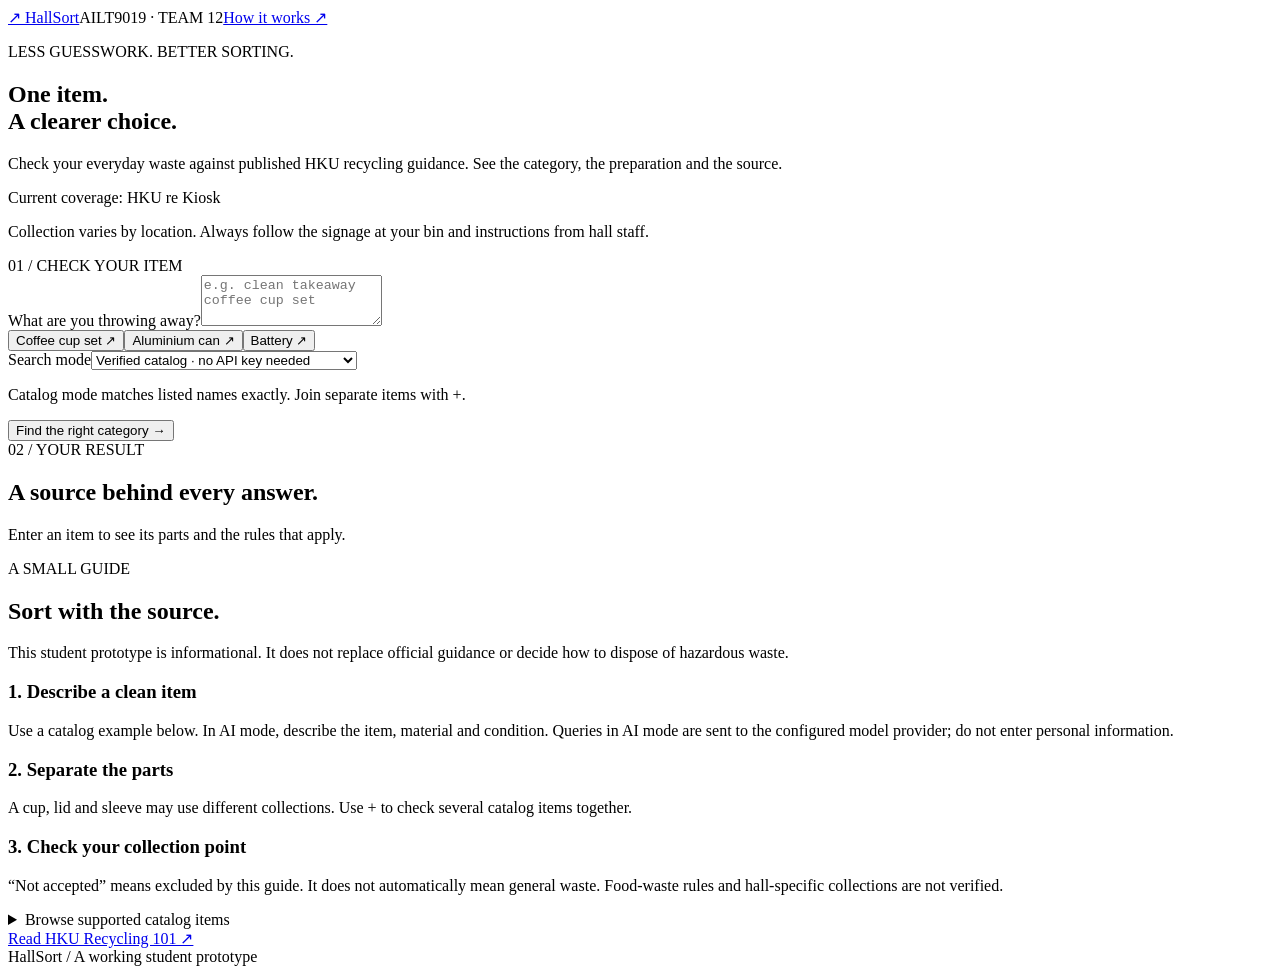
==== static/index.html @ 0a29e298 "Add initial HTML structure for HallSort applicationAdd HallSort web interface" ====
<!doctype html>
<html lang="en"><head><meta charset="utf-8"><meta name="viewport" content="width=device-width,initial-scale=1"><title>HallSort — Check before you bin</title><link rel="stylesheet" href="/static/style.css"><script src="/static/app.js" defer></script></head>
<body><header><a class="brand" href="/">↗ HallSort</a><span>AILT9019 · TEAM 12</span><a href="#help">How it works ↗</a></header>
<main><section class="intro"><p class="eyebrow">LESS GUESSWORK. BETTER SORTING.</p><h1>One item.<br>A clearer choice.</h1><p class="lede">Check your everyday waste against published HKU recycling guidance. See the category, the preparation and the source.</p><div class="scope"><span class="dot"></span> Current coverage: HKU re Kiosk</div><p class="fine">Collection varies by location. Always follow the signage at your bin and instructions from hall staff.</p></section>
<section class="workspace" aria-label="Item checker"><form id="check-form"><div class="step">01 / CHECK YOUR ITEM</div><label for="item">What are you throwing away?</label><textarea id="item" maxlength="400" rows="3" placeholder="e.g. clean takeaway coffee cup set" required></textarea><div class="examples"><button type="button" data-query="clean takeaway coffee cup set">Coffee cup set ↗</button><button type="button" data-query="clean aluminium can">Aluminium can ↗</button><button type="button" data-query="lithium battery">Battery ↗</button></div><label class="mode-label" for="mode">Search mode</label><select id="mode"><option value="catalog">Verified catalog · no API key needed</option><option value="llm">AI interpretation · requires server API key</option></select><p id="mode-note" class="fine">Catalog mode matches listed names exactly. Join separate items with +.</p><button id="submit" type="submit">Find the right category <span>→</span></button></form>
<section id="results" aria-live="polite" aria-atomic="true"><div class="empty"><span>02 / YOUR RESULT</span><h2>A source behind every answer.</h2><p>Enter an item to see its parts and the rules that apply.</p></div></section></section>
<section id="help" class="help"><div><p class="eyebrow">A SMALL GUIDE</p><h2>Sort with the source.</h2><p>This student prototype is informational. It does not replace official guidance or decide how to dispose of hazardous waste.</p></div><div><h3>1. Describe a clean item</h3><p>Use a catalog example below. In AI mode, describe the item, material and condition. Queries in AI mode are sent to the configured model provider; do not enter personal information.</p><h3>2. Separate the parts</h3><p>A cup, lid and sleeve may use different collections. Use + to check several catalog items together.</p><h3>3. Check your collection point</h3><p>“Not accepted” means excluded by this guide. It does not automatically mean general waste. Food-waste rules and hall-specific collections are not verified.</p><details><summary>Browse supported catalog items</summary><ul id="catalog"></ul></details><a href="https://www.wastereduction.hku.hk/recycling-101" target="_blank" rel="noopener">Read HKU Recycling 101 ↗</a></div></section></main><footer><span>HallSort / A working student prototype</span><span id="version"></span></footer></body></html>
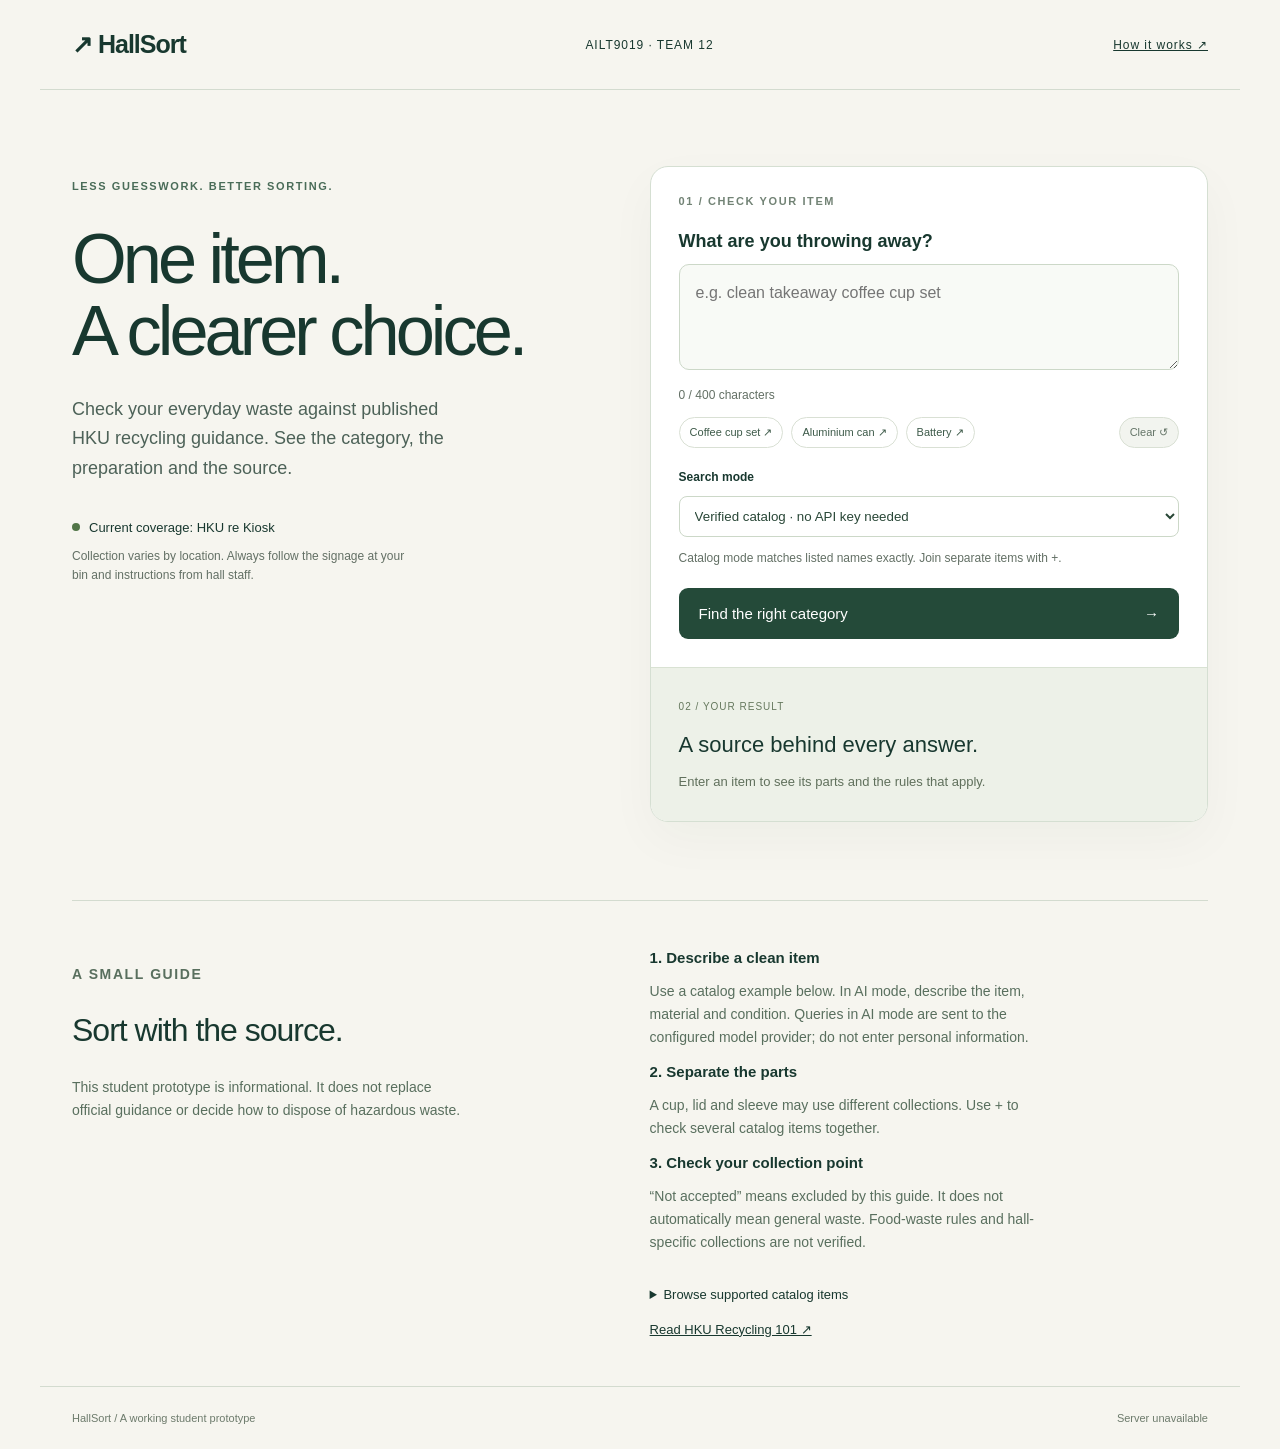
==== commit de11930a: "Improve frontend UX and input validation" ====
--- a/static/index.html
+++ b/static/index.html
@@ -2,6 +2,12 @@
 <html lang="en"><head><meta charset="utf-8"><meta name="viewport" content="width=device-width,initial-scale=1"><title>HallSort — Check before you bin</title><link rel="stylesheet" href="/static/style.css"><script src="/static/app.js" defer></script></head>
 <body><header><a class="brand" href="/">↗ HallSort</a><span>AILT9019 · TEAM 12</span><a href="#help">How it works ↗</a></header>
 <main><section class="intro"><p class="eyebrow">LESS GUESSWORK. BETTER SORTING.</p><h1>One item.<br>A clearer choice.</h1><p class="lede">Check your everyday waste against published HKU recycling guidance. See the category, the preparation and the source.</p><div class="scope"><span class="dot"></span> Current coverage: HKU re Kiosk</div><p class="fine">Collection varies by location. Always follow the signage at your bin and instructions from hall staff.</p></section>
-<section class="workspace" aria-label="Item checker"><form id="check-form"><div class="step">01 / CHECK YOUR ITEM</div><label for="item">What are you throwing away?</label><textarea id="item" maxlength="400" rows="3" placeholder="e.g. clean takeaway coffee cup set" required></textarea><div class="examples"><button type="button" data-query="clean takeaway coffee cup set">Coffee cup set ↗</button><button type="button" data-query="clean aluminium can">Aluminium can ↗</button><button type="button" data-query="lithium battery">Battery ↗</button></div><label class="mode-label" for="mode">Search mode</label><select id="mode"><option value="catalog">Verified catalog · no API key needed</option><option value="llm">AI interpretation · requires server API key</option></select><p id="mode-note" class="fine">Catalog mode matches listed names exactly. Join separate items with +.</p><button id="submit" type="submit">Find the right category <span>→</span></button></form>
+<section class="workspace" aria-label="Item checker"><form id="check-form"><div class="step">01 / CHECK YOUR ITEM</div><label for="item">What are you throwing away?</label><textarea id="item" maxlength="400" rows="3" placeholder="e.g. clean takeaway coffee cup set" required></textarea>
+<p id="input-feedback" class="fine" aria-live="polite">
+  0 / 400 characters
+</p>
+<div class="examples"><button type="button" data-query="clean takeaway coffee cup set">Coffee cup set ↗</button><button type="button" data-query="clean aluminium can">Aluminium can ↗</button><button type="button" data-query="lithium battery">Battery ↗</button>
+<button type="button" id="clear-input">Clear ↺</button>
+</div><label class="mode-label" for="mode">Search mode</label><select id="mode"><option value="catalog">Verified catalog · no API key needed</option><option value="llm">AI interpretation · requires server API key</option></select><p id="mode-note" class="fine">Catalog mode matches listed names exactly. Join separate items with +.</p><button id="submit" type="submit">Find the right category <span>→</span></button></form>
 <section id="results" aria-live="polite" aria-atomic="true"><div class="empty"><span>02 / YOUR RESULT</span><h2>A source behind every answer.</h2><p>Enter an item to see its parts and the rules that apply.</p></div></section></section>
 <section id="help" class="help"><div><p class="eyebrow">A SMALL GUIDE</p><h2>Sort with the source.</h2><p>This student prototype is informational. It does not replace official guidance or decide how to dispose of hazardous waste.</p></div><div><h3>1. Describe a clean item</h3><p>Use a catalog example below. In AI mode, describe the item, material and condition. Queries in AI mode are sent to the configured model provider; do not enter personal information.</p><h3>2. Separate the parts</h3><p>A cup, lid and sleeve may use different collections. Use + to check several catalog items together.</p><h3>3. Check your collection point</h3><p>“Not accepted” means excluded by this guide. It does not automatically mean general waste. Food-waste rules and hall-specific collections are not verified.</p><details><summary>Browse supported catalog items</summary><ul id="catalog"></ul></details><a href="https://www.wastereduction.hku.hk/recycling-101" target="_blank" rel="noopener">Read HKU Recycling 101 ↗</a></div></section></main><footer><span>HallSort / A working student prototype</span><span id="version"></span></footer></body></html>
--- a/static/style.css
+++ b/static/style.css
@@ -0,0 +1,12 @@
+*{box-sizing:border-box}html{scroll-behavior:smooth}body{margin:0;background:#f6f5ef;color:#18382f;font-family:Arial,Helvetica,sans-serif}header,main,footer{max-width:1200px;margin:auto}header{display:flex;align-items:center;justify-content:space-between;padding:30px 32px;border-bottom:1px solid #d3dbcf;font-size:12px;letter-spacing:.08em}a{color:inherit}.brand{font-size:25px;font-weight:800;text-decoration:none;letter-spacing:-1px}main{display:grid;grid-template-columns:1fr 1.1fr;gap:70px;padding:76px 32px 0}.eyebrow,.step{font-size:11px;font-weight:700;letter-spacing:1.6px}.eyebrow{color:#4a6c58}h1{font-size:clamp(48px,5.5vw,74px);line-height:1.02;letter-spacing:-4px;font-weight:500;margin:28px 0}p{line-height:1.65}.lede{font-size:18px;max-width:380px;color:#4d6258}.scope{margin-top:36px;font-size:13px;display:flex;align-items:center;gap:9px}.dot{width:8px;height:8px;border-radius:50%;background:#517547}.fine{font-size:12px;color:#637065;line-height:1.6}.intro>.fine{max-width:350px}.workspace{background:white;border:1px solid #d5dfd2;border-radius:18px;overflow:hidden;box-shadow:0 18px 50px #23432609}form{padding:28px}.step{color:#728375;margin-bottom:24px}label{display:block;font-size:18px;font-weight:600;margin-bottom:12px}textarea{width:100%;resize:vertical;min-height:100px;padding:16px;background:#f8faf6;border:1px solid #ccd8c8;border-radius:10px;font:16px/1.5 Arial;color:#18382f}textarea:focus,select:focus,button:focus-visible{outline:3px solid #9bb27d;outline-offset:3px}.examples{display:flex;gap:8px;flex-wrap:wrap;margin:12px 0 22px}.examples button{background:white;border:1px solid #d9e0d4;border-radius:20px;padding:8px 10px;font-size:11px;color:#3d5a49;cursor:pointer}.mode-label{font-size:12px}select{width:100%;padding:11px;background:white;border:1px solid #ccd8c8;border-radius:8px;color:#294737}#submit{display:flex;justify-content:space-between;width:100%;background:#244a39;color:#fff;border:0;border-radius:9px;padding:17px 20px;font-size:15px;cursor:pointer;margin-top:20px}#submit:disabled{opacity:.6;cursor:wait}#results{background:#edf1e8;border-top:1px solid #d9e2d3;padding:28px}.empty span,.result-mode{font-size:10px;letter-spacing:1px;color:#65785d}.empty h2{font-size:22px;font-weight:500;margin:18px 0 8px}.empty p{font-size:13px;margin-bottom:0;color:#60705c}.result-title{font-size:20px;margin:10px 0}.result-msg{font-size:13px}.part{background:white;border-radius:9px;padding:17px;margin-top:12px;border:1px solid #dce4d5}.part h3{font-size:15px;margin:0 0 12px}.bin{display:inline-block;font-size:11px;font-weight:700;border-radius:5px;background:#e8eddf;padding:6px 9px}.part p,.part a{font-size:12px;line-height:1.6}.part a{display:block}.help{grid-column:1/-1;border-top:1px solid #d3dbcf;margin-top:8px;padding:48px 0;display:grid;grid-template-columns:1fr 1.1fr;gap:70px}.help h2{font-size:32px;font-weight:500;letter-spacing:-1px}.help p{font-size:14px;color:#596f5e;max-width:390px}.help h3{font-size:15px;margin:0 0 8px}.help details{font-size:13px;padding:18px 0}.help li{margin:8px 0}.help a{font-size:13px}footer{border-top:1px solid #d3dbcf;padding:25px 32px;display:flex;justify-content:space-between;font-size:11px;color:#6d7b6c}@media(max-width:780px){header{padding:22px}header>span{display:none}main{grid-template-columns:1fr;gap:32px;padding:36px 20px 0}h1{letter-spacing:-2px;font-size:54px}.lede{max-width:100%}.scope{margin-top:24px}.help{grid-template-columns:1fr;gap:20px;padding:30px 0}.help p{max-width:100%}footer{gap:18px;padding:20px}form,#results{padding:22px}}
+.examples #clear-input {
+    margin-left: auto;
+    background: #f2f4ef;
+    color: #657568;
+    border-color: #d9e0d4;
+}
+
+.examples #clear-input:hover {
+    background: #e4e9df;
+    color: #244a39;
+}
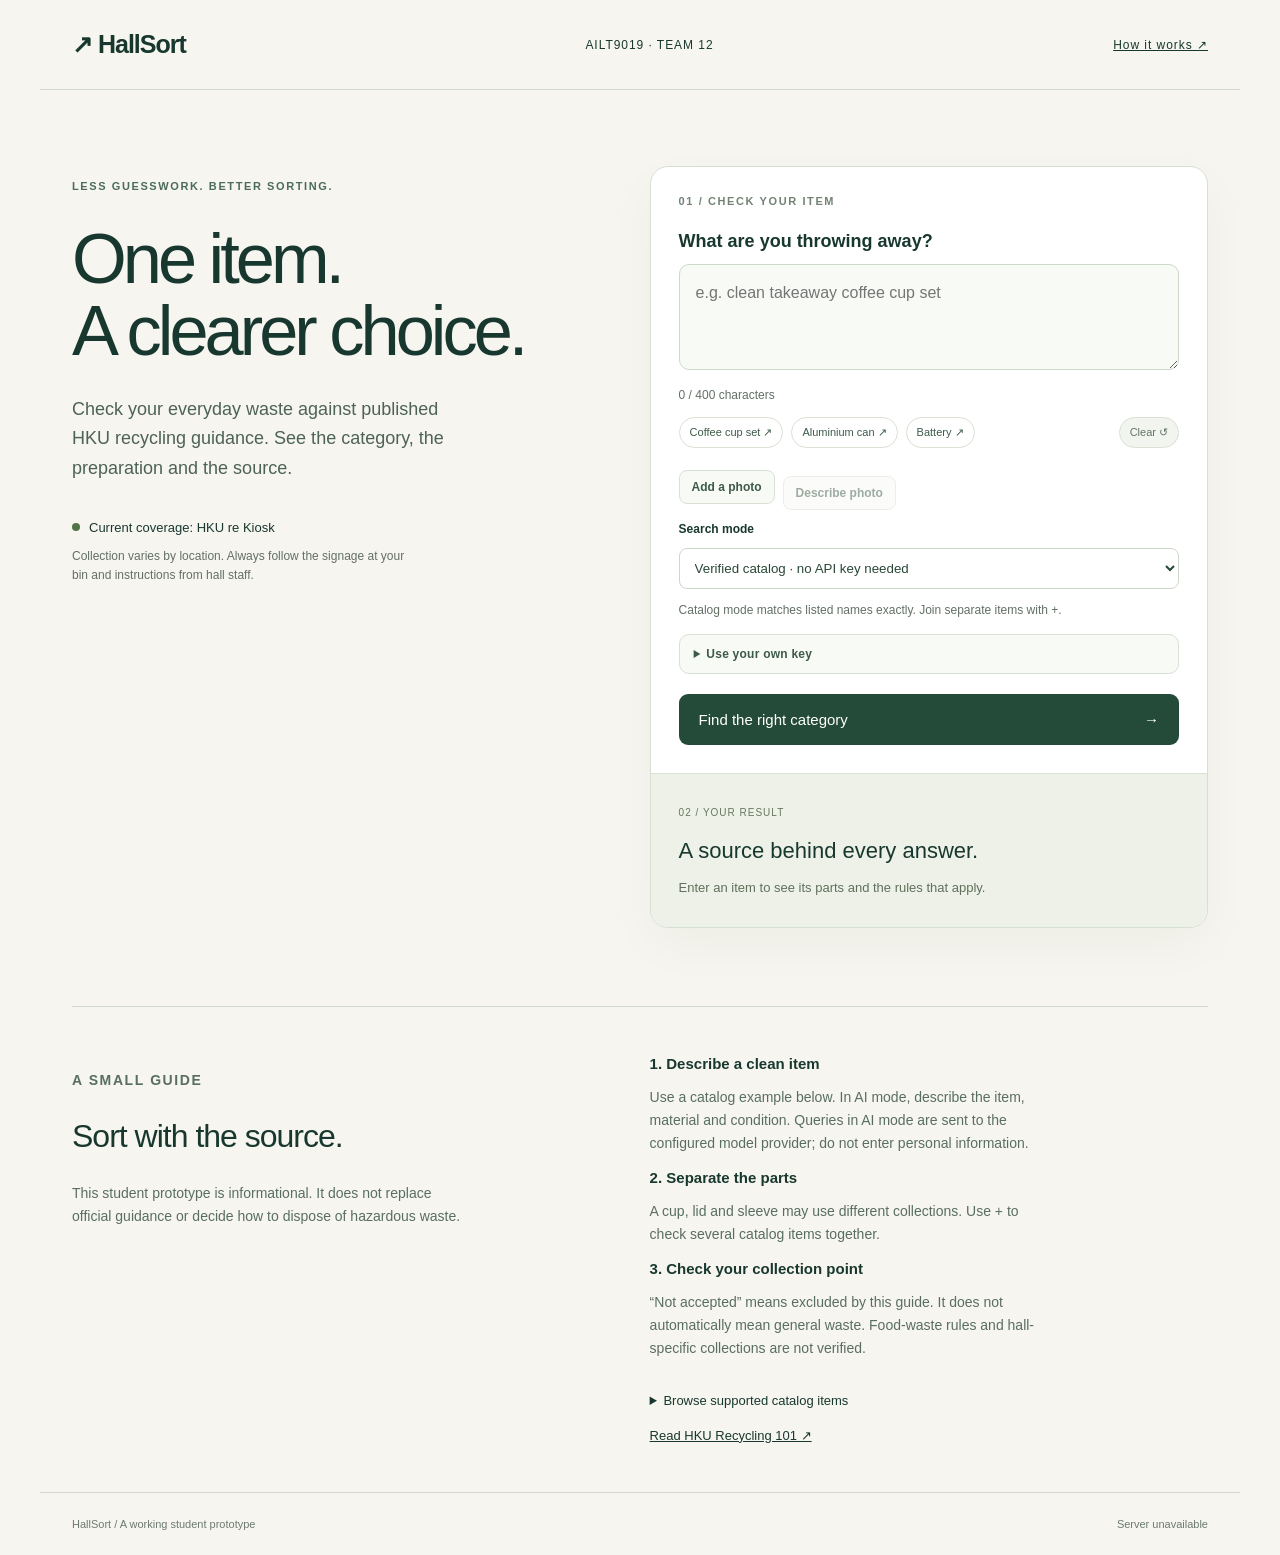
==== commit fa6f1e79: "Add OpenRouter, own-key sessions and photo-to-draft input The photo path never assigns a bin. It ret" ====
--- a/static/index.html
+++ b/static/index.html
@@ -8,6 +8,31 @@
 </p>
 <div class="examples"><button type="button" data-query="clean takeaway coffee cup set">Coffee cup set ↗</button><button type="button" data-query="clean aluminium can">Aluminium can ↗</button><button type="button" data-query="lithium battery">Battery ↗</button>
 <button type="button" id="clear-input">Clear ↺</button>
-</div><label class="mode-label" for="mode">Search mode</label><select id="mode"><option value="catalog">Verified catalog · no API key needed</option><option value="llm">AI interpretation · requires server API key</option></select><p id="mode-note" class="fine">Catalog mode matches listed names exactly. Join separate items with +.</p><button id="submit" type="submit">Find the right category <span>→</span></button></form>
+</div>
+<div class="photo-row">
+  <input id="photo" type="file" accept="image/jpeg,image/png,image/webp" hidden>
+  <label class="ghost-btn" for="photo">Add a photo</label>
+  <button id="describe" type="button" class="ghost-btn" disabled>Describe photo</button>
+  <button id="drop-photo" type="button" class="link-btn" hidden>Remove</button>
+</div>
+<img id="photo-preview" alt="The photo you selected" hidden>
+<p id="photo-status" class="fine" aria-live="polite"></p>
+<label class="mode-label" for="mode">Search mode</label><select id="mode"><option value="catalog">Verified catalog · no API key needed</option><option value="llm">AI interpretation · requires server API key</option></select><p id="mode-note" class="fine">Catalog mode matches listed names exactly. Join separate items with +.</p>
+<details id="key-panel" class="key-panel">
+  <summary>Use your own key</summary>
+  <div class="key-body">
+    <label for="key-provider">Provider</label>
+    <select id="key-provider">
+      <option value="openrouter">OpenRouter</option>
+      <option value="openai">OpenAI</option>
+      <option value="bailian">Alibaba Cloud Bailian</option>
+    </select>
+    <label for="key-value">API key</label>
+    <input id="key-value" type="password" autocomplete="off" spellcheck="false" placeholder="Paste a key for the provider above">
+    <p class="fine">Held in this browser tab only. Sent with each AI request to the provider you pick, and not stored by this app.</p>
+    <button id="key-clear" type="button" class="link-btn">Forget key</button>
+  </div>
+</details>
+<button id="submit" type="submit">Find the right category <span>→</span></button></form>
 <section id="results" aria-live="polite" aria-atomic="true"><div class="empty"><span>02 / YOUR RESULT</span><h2>A source behind every answer.</h2><p>Enter an item to see its parts and the rules that apply.</p></div></section></section>
 <section id="help" class="help"><div><p class="eyebrow">A SMALL GUIDE</p><h2>Sort with the source.</h2><p>This student prototype is informational. It does not replace official guidance or decide how to dispose of hazardous waste.</p></div><div><h3>1. Describe a clean item</h3><p>Use a catalog example below. In AI mode, describe the item, material and condition. Queries in AI mode are sent to the configured model provider; do not enter personal information.</p><h3>2. Separate the parts</h3><p>A cup, lid and sleeve may use different collections. Use + to check several catalog items together.</p><h3>3. Check your collection point</h3><p>“Not accepted” means excluded by this guide. It does not automatically mean general waste. Food-waste rules and hall-specific collections are not verified.</p><details><summary>Browse supported catalog items</summary><ul id="catalog"></ul></details><a href="https://www.wastereduction.hku.hk/recycling-101" target="_blank" rel="noopener">Read HKU Recycling 101 ↗</a></div></section></main><footer><span>HallSort / A working student prototype</span><span id="version"></span></footer></body></html>
--- a/static/style.css
+++ b/static/style.css
@@ -10,3 +10,19 @@
     background: #e4e9df;
     color: #244a39;
 }
+
+.photo-row{display:flex;gap:8px;align-items:center;flex-wrap:wrap;margin:0 0 6px}
+.ghost-btn{display:inline-block;background:#f8faf6;border:1px solid #d9e0d4;border-radius:8px;padding:9px 12px;font-size:12px;color:#3d5a49;cursor:pointer;font-weight:600}
+.ghost-btn:hover{background:#eef2ea}
+.ghost-btn:disabled{opacity:.5;cursor:not-allowed}
+.link-btn{background:none;border:0;padding:6px 2px;font-size:12px;color:#657568;text-decoration:underline;cursor:pointer}
+#photo-preview[hidden]{display:none}
+#photo-preview{display:block;max-width:100%;max-height:180px;border-radius:10px;border:1px solid #d5dfd2;margin:8px 0 4px;object-fit:cover}
+#photo-status:empty{display:none}
+.key-panel{margin:14px 0 18px;border:1px solid #d9e0d4;border-radius:10px;background:#f8faf6;padding:0 14px}
+.key-panel summary{cursor:pointer;padding:12px 0;font-size:12px;font-weight:700;color:#3d5a49;letter-spacing:.02em}
+.key-body{padding:2px 0 14px}
+.key-body label{font-size:12px;margin:10px 0 6px;font-weight:600}
+.key-body input{width:100%;padding:10px;border:1px solid #ccd8c8;border-radius:8px;font:13px/1.4 ui-monospace,Menlo,monospace;color:#18382f;background:white}
+.key-body input:focus{outline:3px solid #9bb27d;outline-offset:2px}
+.key-body .fine{margin:10px 0 2px}
